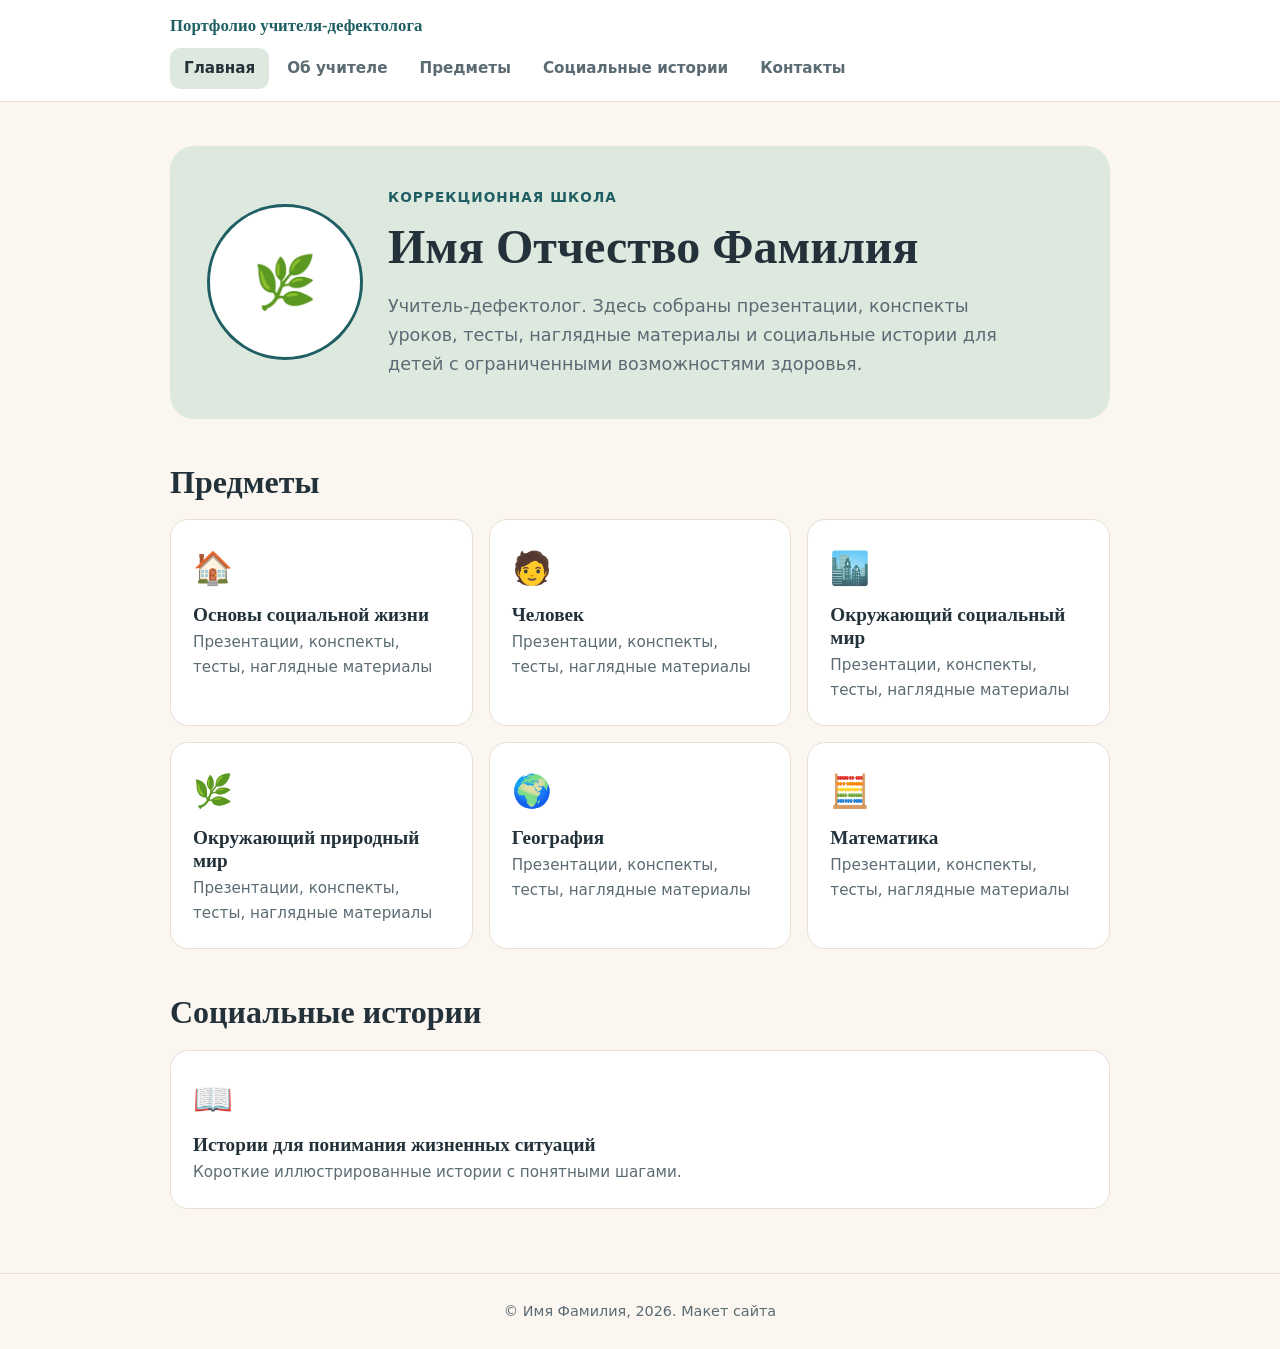
==== index.html @ 278d0c69 "Add files via upload" ====
<!DOCTYPE html>
<html lang="ru">
<head>
<meta charset="utf-8">
<meta name="viewport" content="width=device-width, initial-scale=1, viewport-fit=cover">
<meta name="robots" content="noindex">
<link rel="icon" href="data:image/svg+xml,%3Csvg xmlns=%27http://www.w3.org/2000/svg%27 viewBox=%270 0 100 100%27%3E%3Ctext y=%27.9em%27 font-size=%2790%27%3E📚%3C/text%3E%3C/svg%3E">
<title>Главная — портфолио учителя-дефектолога</title>
<link rel="stylesheet" href="style.css">
</head>
<body>
<header class="top"><div class="wrap">
  <a class="brand" href="index.html">Портфолио учителя-дефектолога</a>
  <nav><a href="index.html" class="on">Главная</a><a href="about.html">Об учителе</a><a href="subjects.html">Предметы</a><a href="stories.html">Социальные истории</a><a href="contacts.html">Контакты</a></nav>
</div></header>
<main class="wrap">
<section class="view on">
  <div class="hero">
    <div class="avatar" aria-hidden="true">🌿</div>
    <div>
      <p class="eyebrow">Коррекционная школа</p>
      <h1>Имя Отчество Фамилия</h1>
      <p class="lead">Учитель-дефектолог. Здесь собраны презентации, конспекты уроков, тесты, наглядные материалы и социальные истории для детей с ограниченными возможностями здоровья.</p>
    </div>
  </div>
  <h2>Предметы</h2>
  <div class="grid"><a class="card" href="subject-social.html"><span class="ico">🏠</span><h3>Основы социальной жизни</h3><p>Презентации, конспекты, тесты, наглядные материалы</p></a><a class="card" href="subject-human.html"><span class="ico">🧑</span><h3>Человек</h3><p>Презентации, конспекты, тесты, наглядные материалы</p></a><a class="card" href="subject-socworld.html"><span class="ico">🏙️</span><h3>Окружающий социальный мир</h3><p>Презентации, конспекты, тесты, наглядные материалы</p></a><a class="card" href="subject-natworld.html"><span class="ico">🌿</span><h3>Окружающий природный мир</h3><p>Презентации, конспекты, тесты, наглядные материалы</p></a><a class="card" href="subject-geo.html"><span class="ico">🌍</span><h3>География</h3><p>Презентации, конспекты, тесты, наглядные материалы</p></a><a class="card" href="subject-math.html"><span class="ico">🧮</span><h3>Математика</h3><p>Презентации, конспекты, тесты, наглядные материалы</p></a></div>
  <h2 style="margin-top:44px">Социальные истории</h2>
  <a class="card" href="stories.html"><span class="ico">📖</span><h3>Истории для понимания жизненных ситуаций</h3><p>Короткие иллюстрированные истории с понятными шагами.</p></a>
</section>
</main>
<footer>© Имя Фамилия, 2026. Макет сайта</footer>
</body>
</html>
---- style.css ----
:root{
  --bg:#fbf7f0; --card:#ffffff; --ink:#23323a; --muted:#5b6b73; --line:#e6dfd2;
  --teal:#1f5f63; --teal-ink:#ffffff; --sage:#dde8df; --apricot:#f2a65a; --apricot-soft:#fdeedb;
  box-sizing:border-box; padding-top:env(safe-area-inset-top,0px); padding-bottom:env(safe-area-inset-bottom,0px);
}
@media (prefers-color-scheme: dark){
  :root:not([data-theme="light"]){
    --bg:#141c1f; --card:#1d282c; --ink:#eef2f0; --muted:#a6b4b8; --line:#2f3d42;
    --teal:#7cc3c4; --teal-ink:#10282a; --sage:#223833; --apricot:#f2b36f; --apricot-soft:#3a2c1b;
  }
}
:root[data-theme="dark"]{
  --bg:#141c1f; --card:#1d282c; --ink:#eef2f0; --muted:#a6b4b8; --line:#2f3d42;
  --teal:#7cc3c4; --teal-ink:#10282a; --sage:#223833; --apricot:#f2b36f; --apricot-soft:#3a2c1b;
}
html{scroll-padding-top:env(safe-area-inset-top,0px);scroll-behavior:smooth}
*{box-sizing:border-box;margin:0}
body{background:var(--bg);color:var(--ink);font:18px/1.65 "Segoe UI",Roboto,system-ui,sans-serif}
h1,h2,h3{font-family:Georgia,"Times New Roman",serif;line-height:1.2;color:var(--ink)}
a{color:inherit}
:focus-visible{outline:3px solid var(--apricot);outline-offset:3px}
.wrap{max-width:980px;margin:0 auto;padding:0 20px}

header.top{background:var(--card);border-bottom:1px solid var(--line);position:sticky;top:env(safe-area-inset-top,0px);z-index:5}
header.top .wrap{display:flex;flex-wrap:wrap;align-items:center;gap:8px 20px;padding-top:12px;padding-bottom:12px}
.brand{font-family:Georgia,serif;font-weight:700;font-size:1.05rem;color:var(--teal);text-decoration:none;margin-right:auto}
nav{display:flex;flex-wrap:wrap;gap:4px}
nav a{padding:8px 14px;border-radius:10px;text-decoration:none;font-size:.95rem;font-weight:600;color:var(--muted)}
nav a:hover,nav a.on{background:var(--sage);color:var(--ink)}

.view{display:none;padding:44px 0 64px}
.view.on{display:block}
.eyebrow{font-size:.85rem;font-weight:700;letter-spacing:.08em;text-transform:uppercase;color:var(--teal);margin-bottom:10px}
h1{font-size:clamp(2rem,6vw,3rem);margin-bottom:16px}
h2{font-size:clamp(1.5rem,4vw,2rem);margin:0 0 18px}
.lead{max-width:56ch;color:var(--muted);font-size:1.1rem}
.mock{display:inline-block;background:var(--apricot-soft);color:var(--ink);border:1px dashed var(--apricot);border-radius:8px;padding:2px 10px;font-size:.85rem;margin-bottom:18px}

.hero{display:grid;gap:28px;align-items:center;background:var(--sage);border-radius:24px;padding:32px;margin-bottom:44px}
.avatar{width:150px;aspect-ratio:1;border-radius:50%;background:var(--card);border:6px solid var(--card);display:grid;place-items:center;font-size:3.2rem;box-shadow:0 0 0 3px var(--teal)}
@media(min-width:720px){.hero{grid-template-columns:auto 1fr;padding:40px}}

.grid{display:grid;gap:16px;grid-template-columns:repeat(auto-fill,minmax(250px,1fr))}
.card{background:var(--card);border:1px solid var(--line);border-radius:18px;padding:22px;text-decoration:none;display:block}
a.card:hover{border-color:var(--teal);transform:translateY(-2px)}
.card .ico{font-size:2rem;display:block;margin-bottom:8px}
.card h3{font-size:1.2rem;margin-bottom:4px}
.card p{color:var(--muted);font-size:.95rem}

.crumbs{font-size:.95rem;color:var(--muted);margin-bottom:12px}
.crumbs a{color:var(--teal)}
.tabs{display:grid;gap:18px;margin-top:30px}
.sec{background:var(--card);border:1px solid var(--line);border-radius:18px;padding:22px;border-left:8px solid var(--teal)}
.sec:nth-child(2){border-left-color:var(--apricot)}
.sec:nth-child(3){border-left-color:#8bb89a}
.sec:nth-child(4){border-left-color:#8fa8d6}
.sec h2{font-size:1.3rem;margin-bottom:12px}
.file{display:flex;flex-wrap:wrap;align-items:center;gap:10px 14px;padding:12px 0;border-top:1px solid var(--line)}
.file:first-of-type{border-top:0}
.file .t{flex:1 1 220px;font-weight:600}
.tag{font-size:.75rem;font-weight:700;padding:2px 8px;border-radius:6px;background:var(--sage);color:var(--ink)}
button.b{font:inherit;font-size:.9rem;font-weight:700;padding:9px 16px;border-radius:10px;border:2px solid var(--teal);background:var(--teal);color:var(--teal-ink);cursor:pointer}
button.b.alt{background:transparent;color:var(--teal)}

.story{display:grid;gap:14px;grid-template-columns:auto 1fr;align-items:center}
.story .pic{width:76px;height:76px;border-radius:16px;background:var(--apricot-soft);display:grid;place-items:center;font-size:2.2rem}
.steps{counter-reset:s;list-style:none;padding:0;display:grid;gap:12px;margin-top:20px}
.steps li{counter-increment:s;background:var(--card);border:1px solid var(--line);border-radius:14px;padding:14px 18px 14px 60px;position:relative;font-size:1.05rem}
.steps li::before{content:counter(s);position:absolute;left:14px;top:50%;transform:translateY(-50%);width:34px;height:34px;border-radius:50%;background:var(--teal);color:var(--teal-ink);display:grid;place-items:center;font-weight:700}

footer{border-top:1px solid var(--line);color:var(--muted);text-align:center;padding:26px 20px;font-size:.9rem}
@media(prefers-reduced-motion:reduce){html{scroll-behavior:auto}a.card:hover{transform:none}}
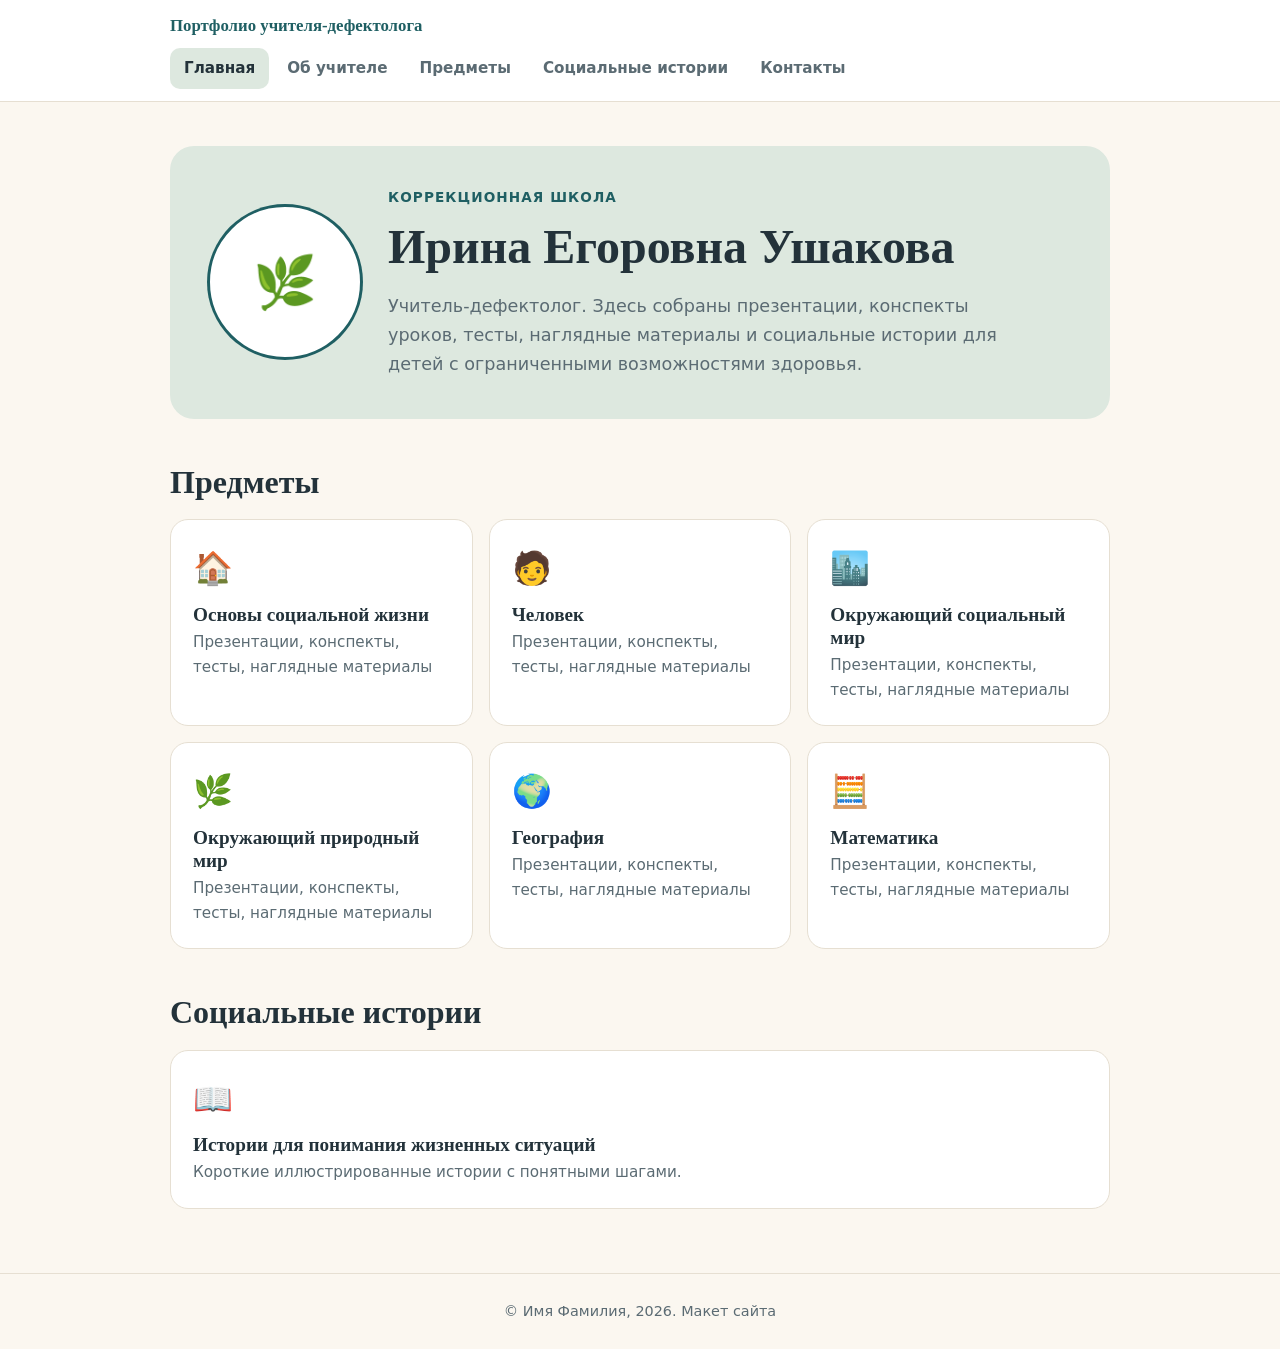
==== commit 493ec848: "Update index.html" ====
--- a/index.html
+++ b/index.html
@@ -19,7 +19,7 @@
     <div class="avatar" aria-hidden="true">🌿</div>
     <div>
       <p class="eyebrow">Коррекционная школа</p>
-      <h1>Имя Отчество Фамилия</h1>
+      <h1>Ирина Егоровна Ушакова</h1>
       <p class="lead">Учитель-дефектолог. Здесь собраны презентации, конспекты уроков, тесты, наглядные материалы и социальные истории для детей с ограниченными возможностями здоровья.</p>
     </div>
   </div>
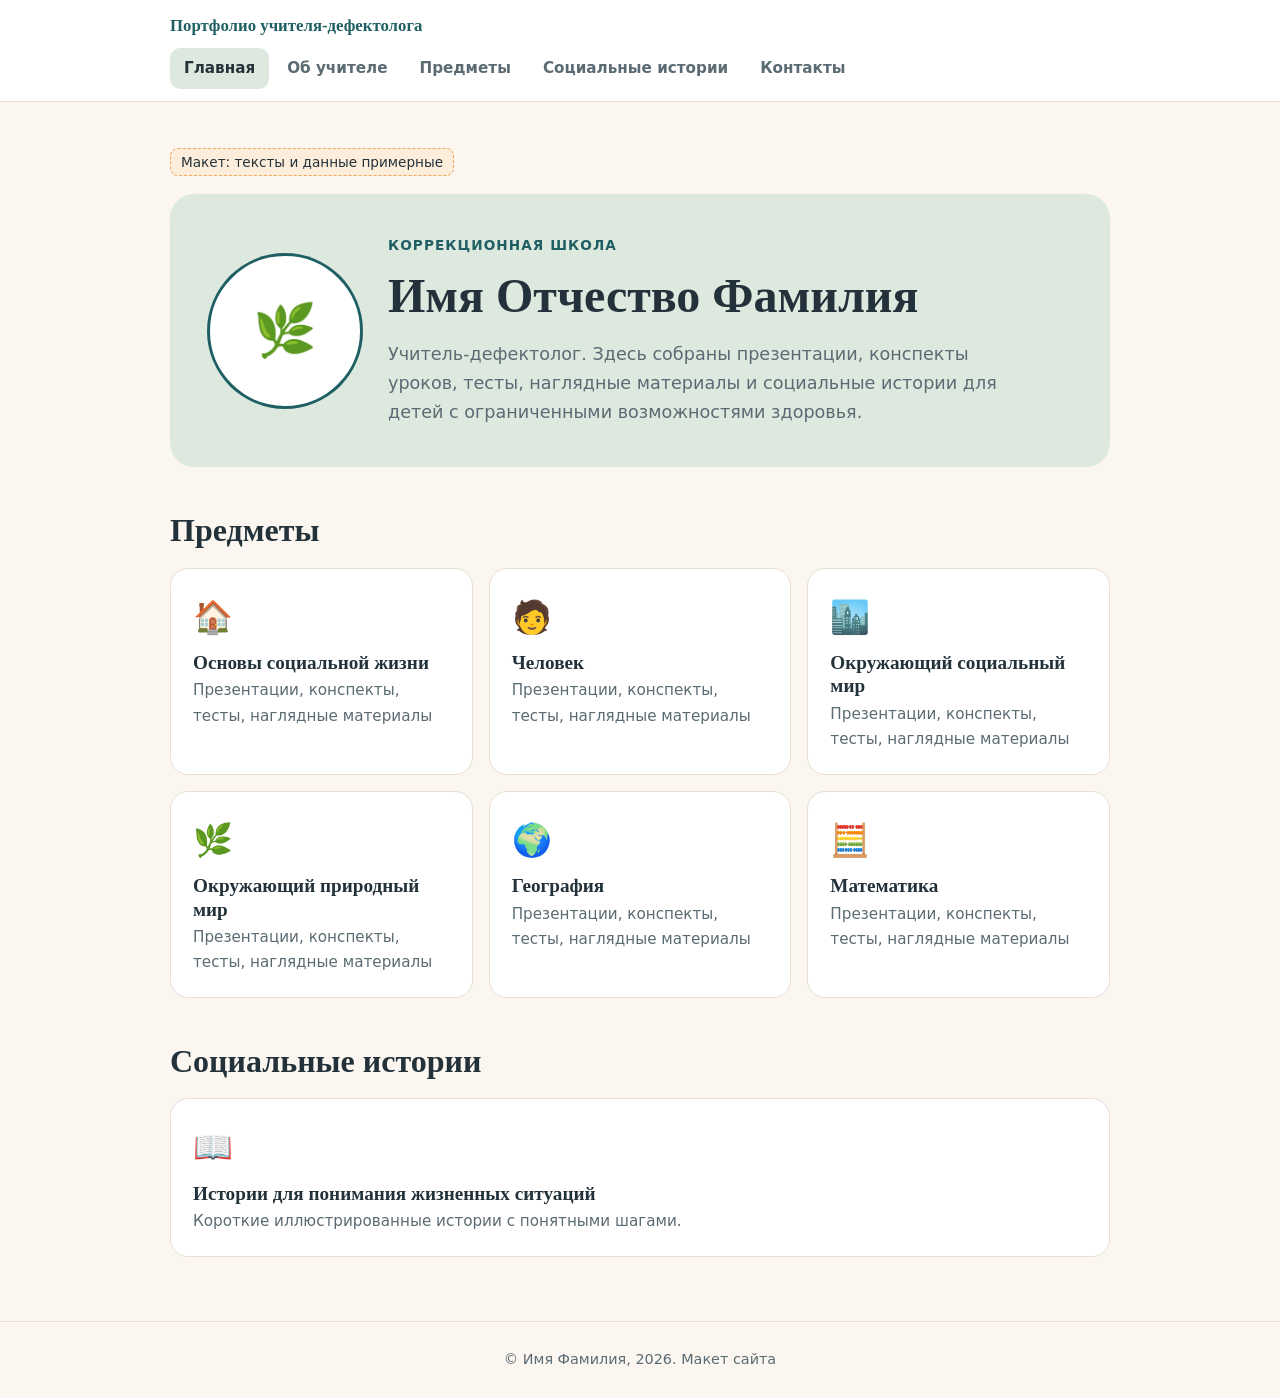
==== commit 81998495: "Add files via upload" ====
--- a/index.html
+++ b/index.html
@@ -15,11 +15,12 @@
 </div></header>
 <main class="wrap">
 <section class="view on">
+  <span class="mock">Макет: тексты и данные примерные</span>
   <div class="hero">
     <div class="avatar" aria-hidden="true">🌿</div>
     <div>
       <p class="eyebrow">Коррекционная школа</p>
-      <h1>Ирина Егоровна Ушакова</h1>
+      <h1>Имя Отчество Фамилия</h1>
       <p class="lead">Учитель-дефектолог. Здесь собраны презентации, конспекты уроков, тесты, наглядные материалы и социальные истории для детей с ограниченными возможностями здоровья.</p>
     </div>
   </div>
--- a/style.css
+++ b/style.css
@@ -70,3 +70,30 @@
 
 footer{border-top:1px solid var(--line);color:var(--muted);text-align:center;padding:26px 20px;font-size:.9rem}
 @media(prefers-reduced-motion:reduce){html{scroll-behavior:auto}a.card:hover{transform:none}}
+
+/* читалка презентаций */
+.reader{max-width:820px;margin:24px 0 0}
+.stage{background:var(--card);border:1px solid var(--line);border-radius:18px;overflow:hidden}
+.stage img{display:block;width:100%;height:auto;touch-action:pan-y}
+.controls{display:flex;align-items:center;justify-content:space-between;gap:12px;margin-top:16px}
+.controls button.b{font-size:1.05rem;padding:14px 22px;min-width:130px}
+.controls button[disabled]{opacity:.4;cursor:default}
+#pos{font-weight:700;color:var(--muted)}
+.bar{height:8px;background:var(--sage);border-radius:99px;margin-top:14px;overflow:hidden}
+.bar span{display:block;height:100%;background:var(--teal);width:0;transition:width .2s}
+.dl{margin-top:22px;color:var(--teal);font-weight:700}
+@media(prefers-reduced-motion:reduce){.bar span{transition:none}}
+
+/* история по шагам */
+.stage.steps{padding:22px;overflow:visible}
+.stepcard .txt{font-family:Georgia,"Times New Roman",serif;font-weight:700;font-size:clamp(1.4rem,4.2vw,2rem);line-height:1.3;margin-bottom:18px}
+.stepcard .pts{margin:-6px 0 18px 1.2em;font-size:clamp(1.2rem,3.6vw,1.6rem);font-weight:600}
+.pics{display:grid;gap:16px;grid-template-columns:repeat(auto-fit,minmax(230px,1fr))}
+.stepcard figure{margin:0;text-align:center}
+.stepcard figure img{display:block;margin:0 auto;max-width:100%;max-height:380px;width:auto;height:auto;border-radius:12px;background:#fff}
+.stepcard figcaption{margin-top:10px;font-weight:800;letter-spacing:.05em;text-transform:uppercase;color:var(--teal)}
+.stage.all{border:0;background:transparent;display:grid;gap:18px}
+.stage.all .listitem{position:relative}
+.stage.all .stepcard{background:var(--card);border:1px solid var(--line);border-radius:18px;padding:22px 22px 22px 64px}
+.stage.all .num{position:absolute;left:16px;top:22px;width:34px;height:34px;border-radius:50%;background:var(--teal);color:var(--teal-ink);display:grid;place-items:center;font-weight:700;z-index:1}
+.stage.all>img{border-radius:14px;border:1px solid var(--line)}
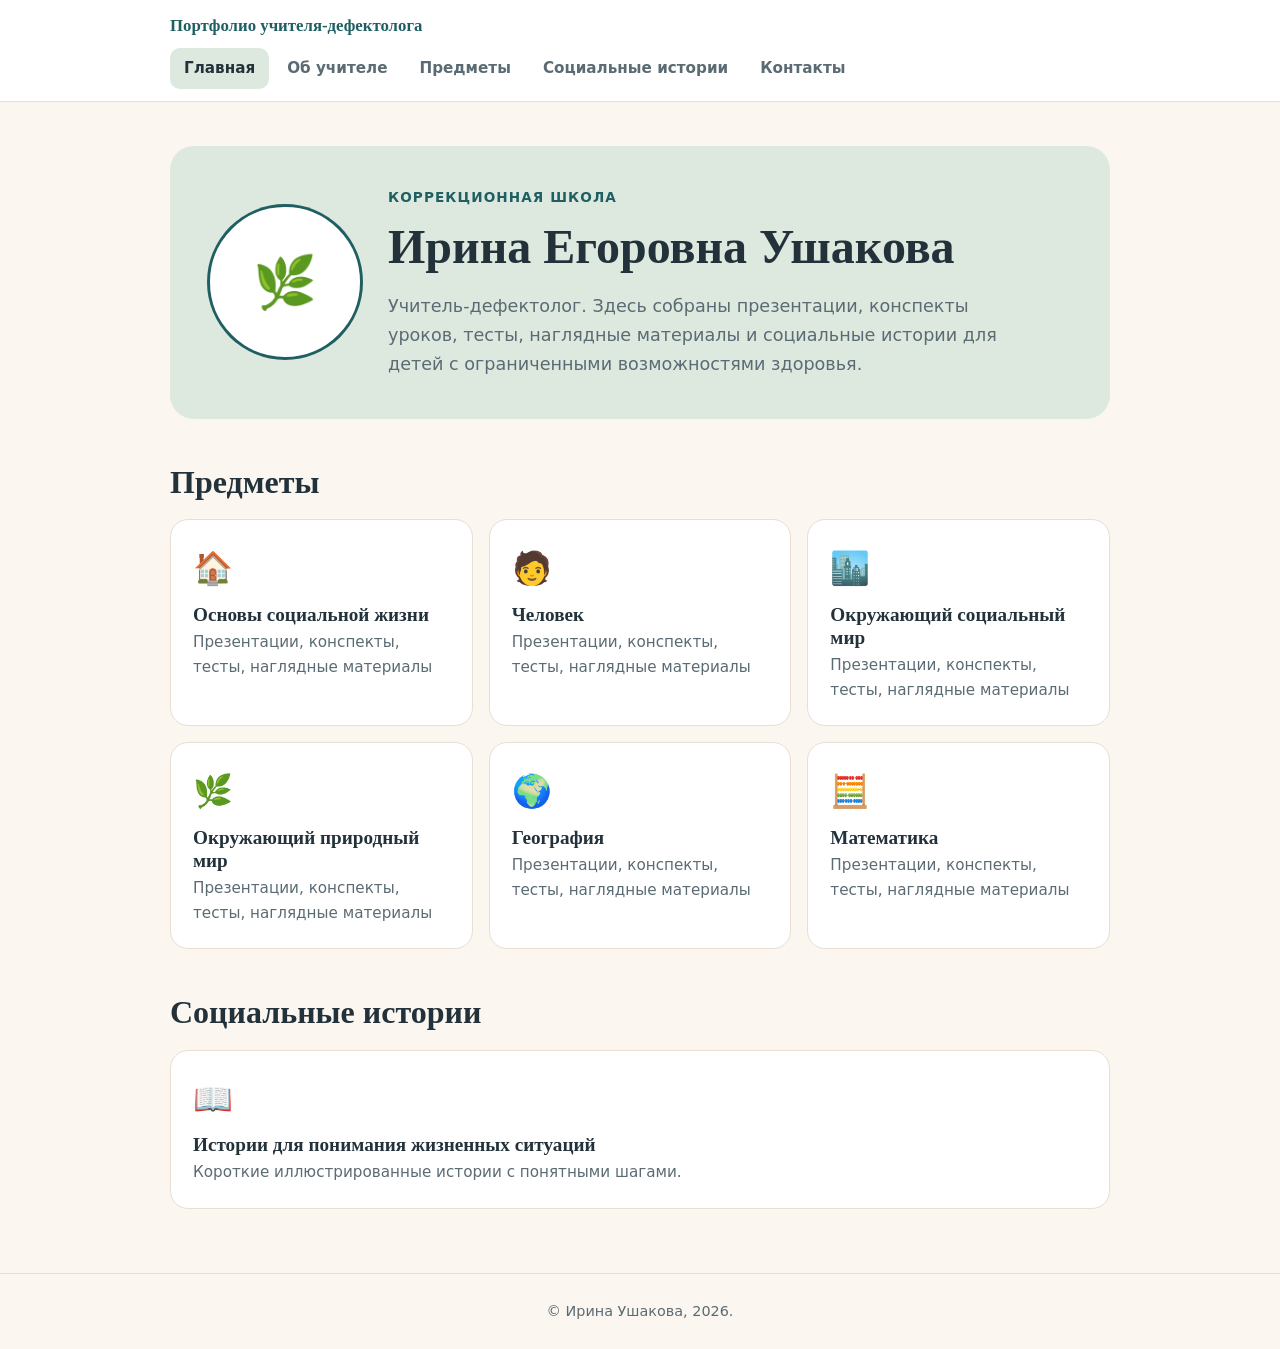
==== commit f201c192: "Add files via upload" ====
--- a/index.html
+++ b/index.html
@@ -15,12 +15,11 @@
 </div></header>
 <main class="wrap">
 <section class="view on">
-  <span class="mock">Макет: тексты и данные примерные</span>
   <div class="hero">
     <div class="avatar" aria-hidden="true">🌿</div>
     <div>
       <p class="eyebrow">Коррекционная школа</p>
-      <h1>Имя Отчество Фамилия</h1>
+      <h1>Ирина Егоровна Ушакова</h1>
       <p class="lead">Учитель-дефектолог. Здесь собраны презентации, конспекты уроков, тесты, наглядные материалы и социальные истории для детей с ограниченными возможностями здоровья.</p>
     </div>
   </div>
@@ -30,6 +29,6 @@
   <a class="card" href="stories.html"><span class="ico">📖</span><h3>Истории для понимания жизненных ситуаций</h3><p>Короткие иллюстрированные истории с понятными шагами.</p></a>
 </section>
 </main>
-<footer>© Имя Фамилия, 2026. Макет сайта</footer>
+<footer>© Ирина Ушакова, 2026.</footer>
 </body>
 </html>
